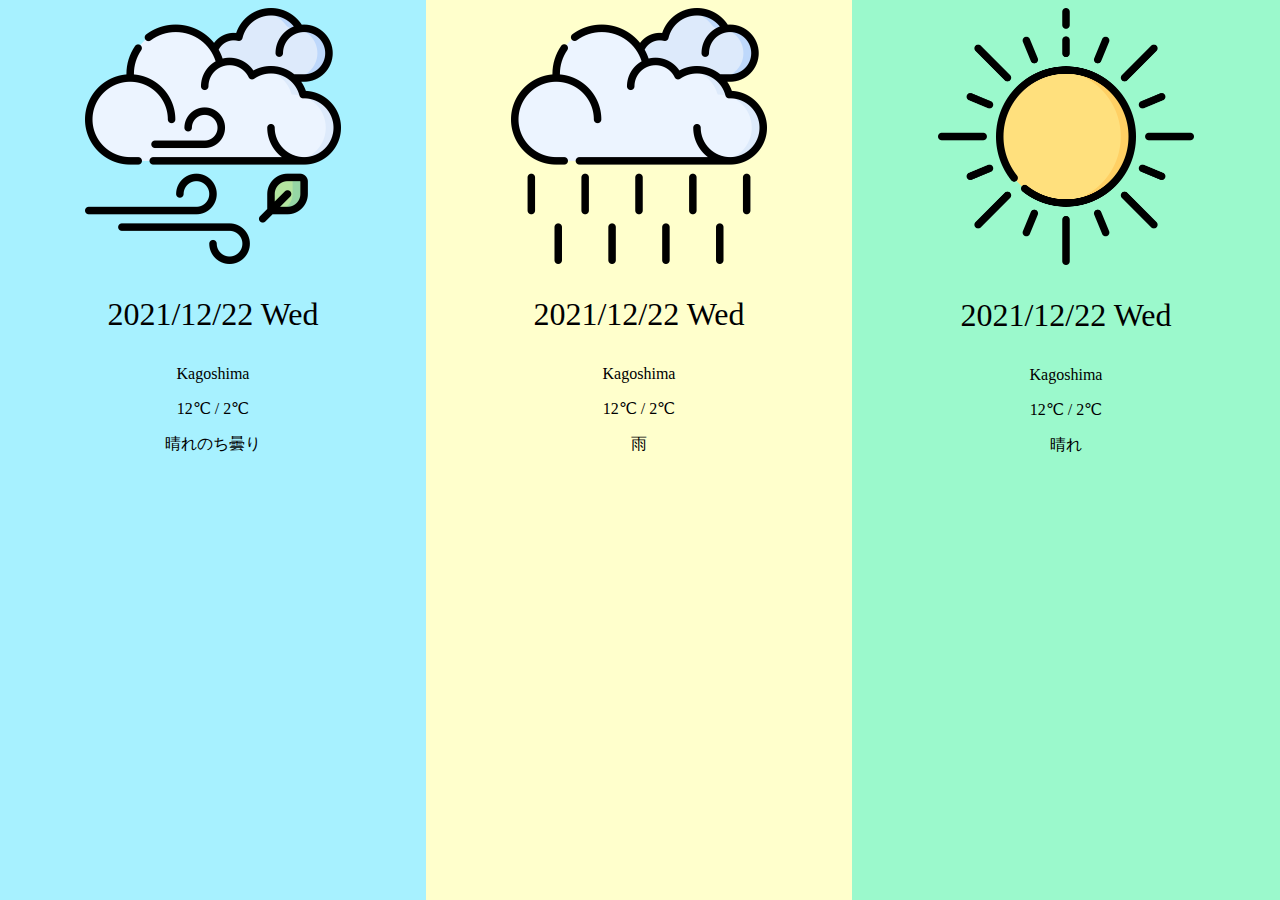
==== TENKI/html/index.html @ 8181ba44 "デザイン案をもとにHTMLを作成" ====
<!doctype html>
<html>
<head>
<meta charset="utf-8">
<title>無題ドキュメント</title>
</head>
<frameset cols="33.3333%,33.3333%,*" BORDER="0">
  <frame src="left.html" name="leftframe">
  <frame src="right.html" name="rightframe">
  <frame src="right2.html" name="rightframe">
	
</frameset><noframes></noframes>
<body>
</body>
</html>
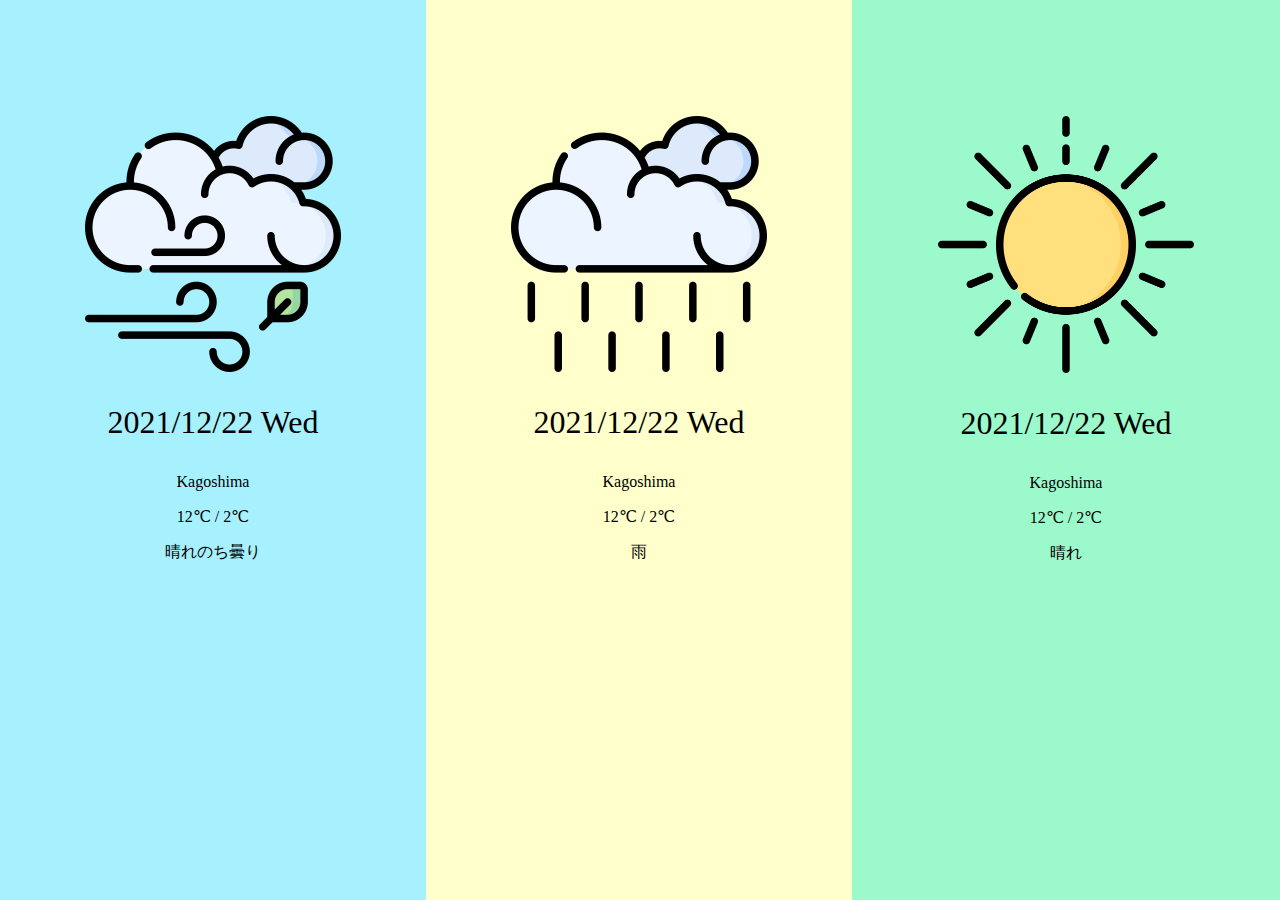
==== commit 30daaf14: "ファビコンとサイト名の追加" ====
--- a/TENKI/html/index.html
+++ b/TENKI/html/index.html
@@ -2,7 +2,9 @@
 <html>
 <head>
 <meta charset="utf-8">
-<title>無題ドキュメント</title>
+	<title>WeatherWebApp</title>
+	
+<link rel="shortcut icon" href="../images/favicon.ico">
 </head>
 <frameset cols="33.3333%,33.3333%,*" BORDER="0">
   <frame src="left.html" name="leftframe">
